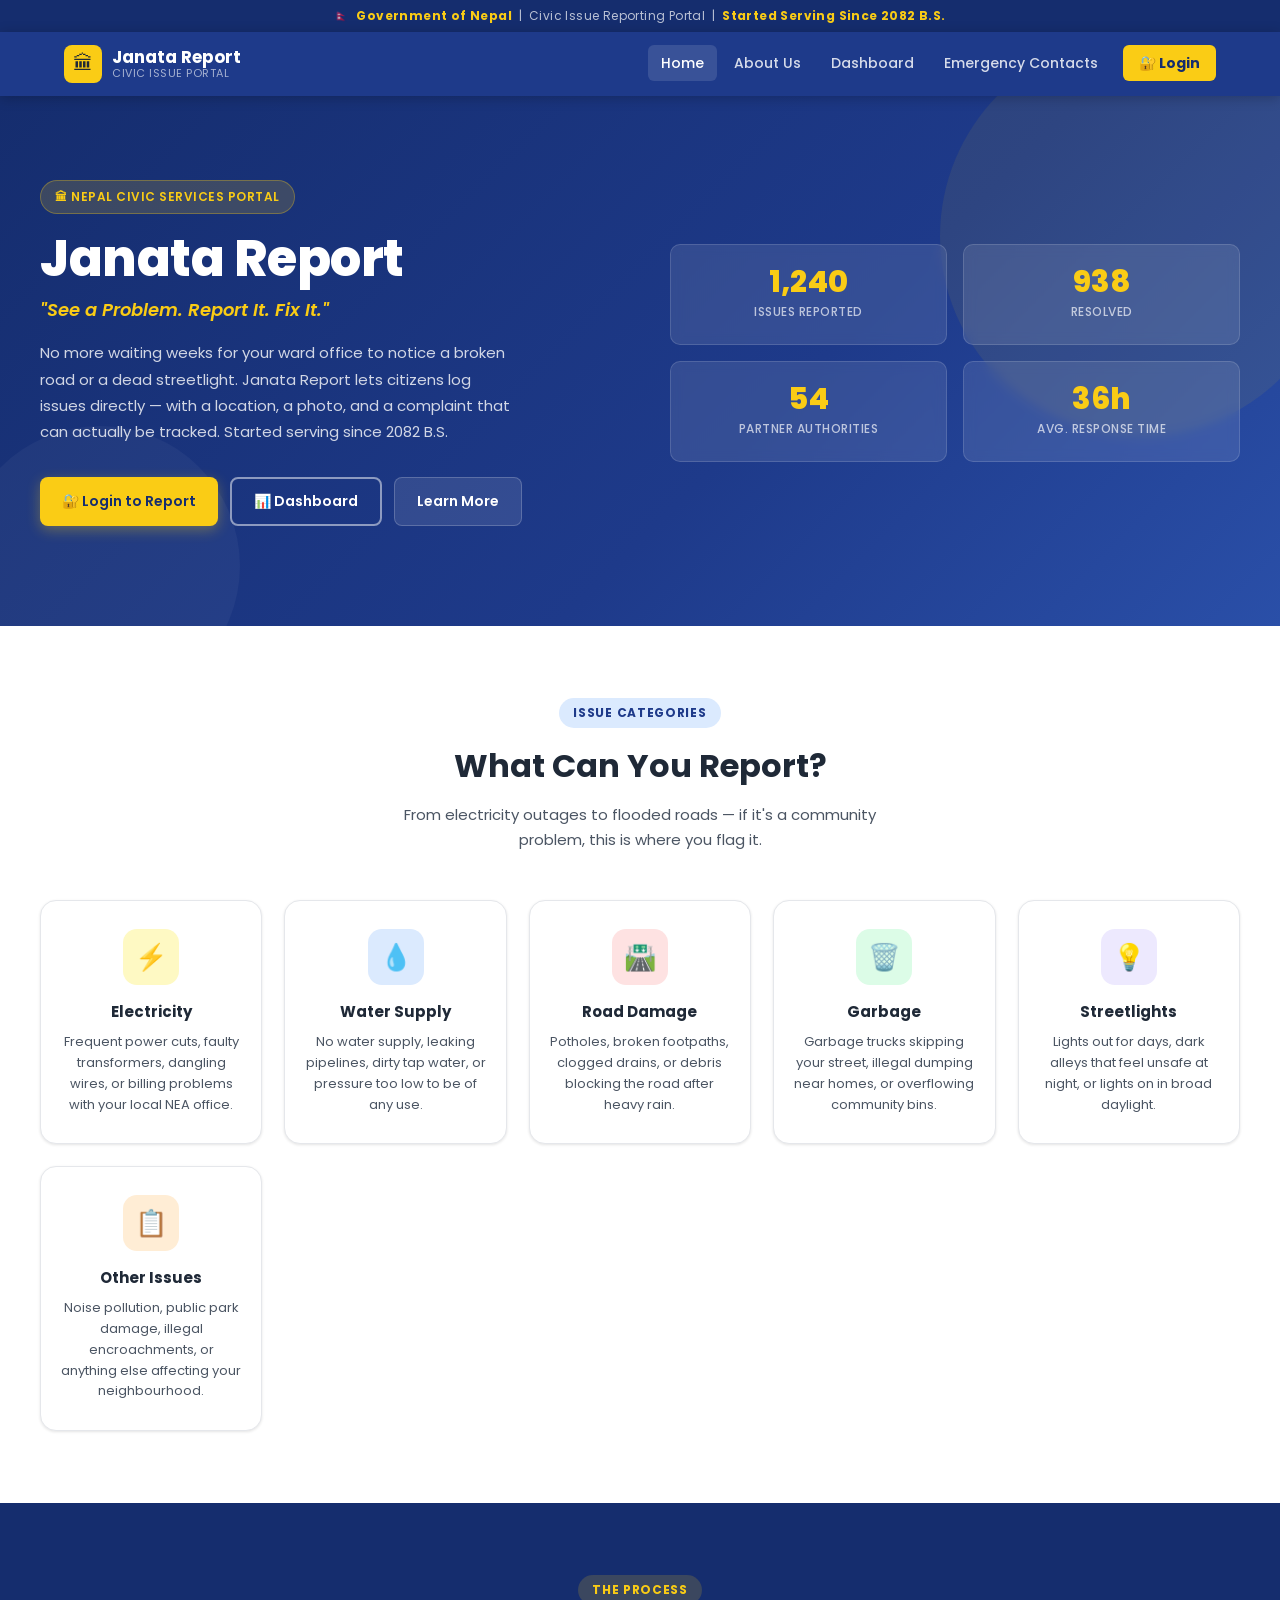
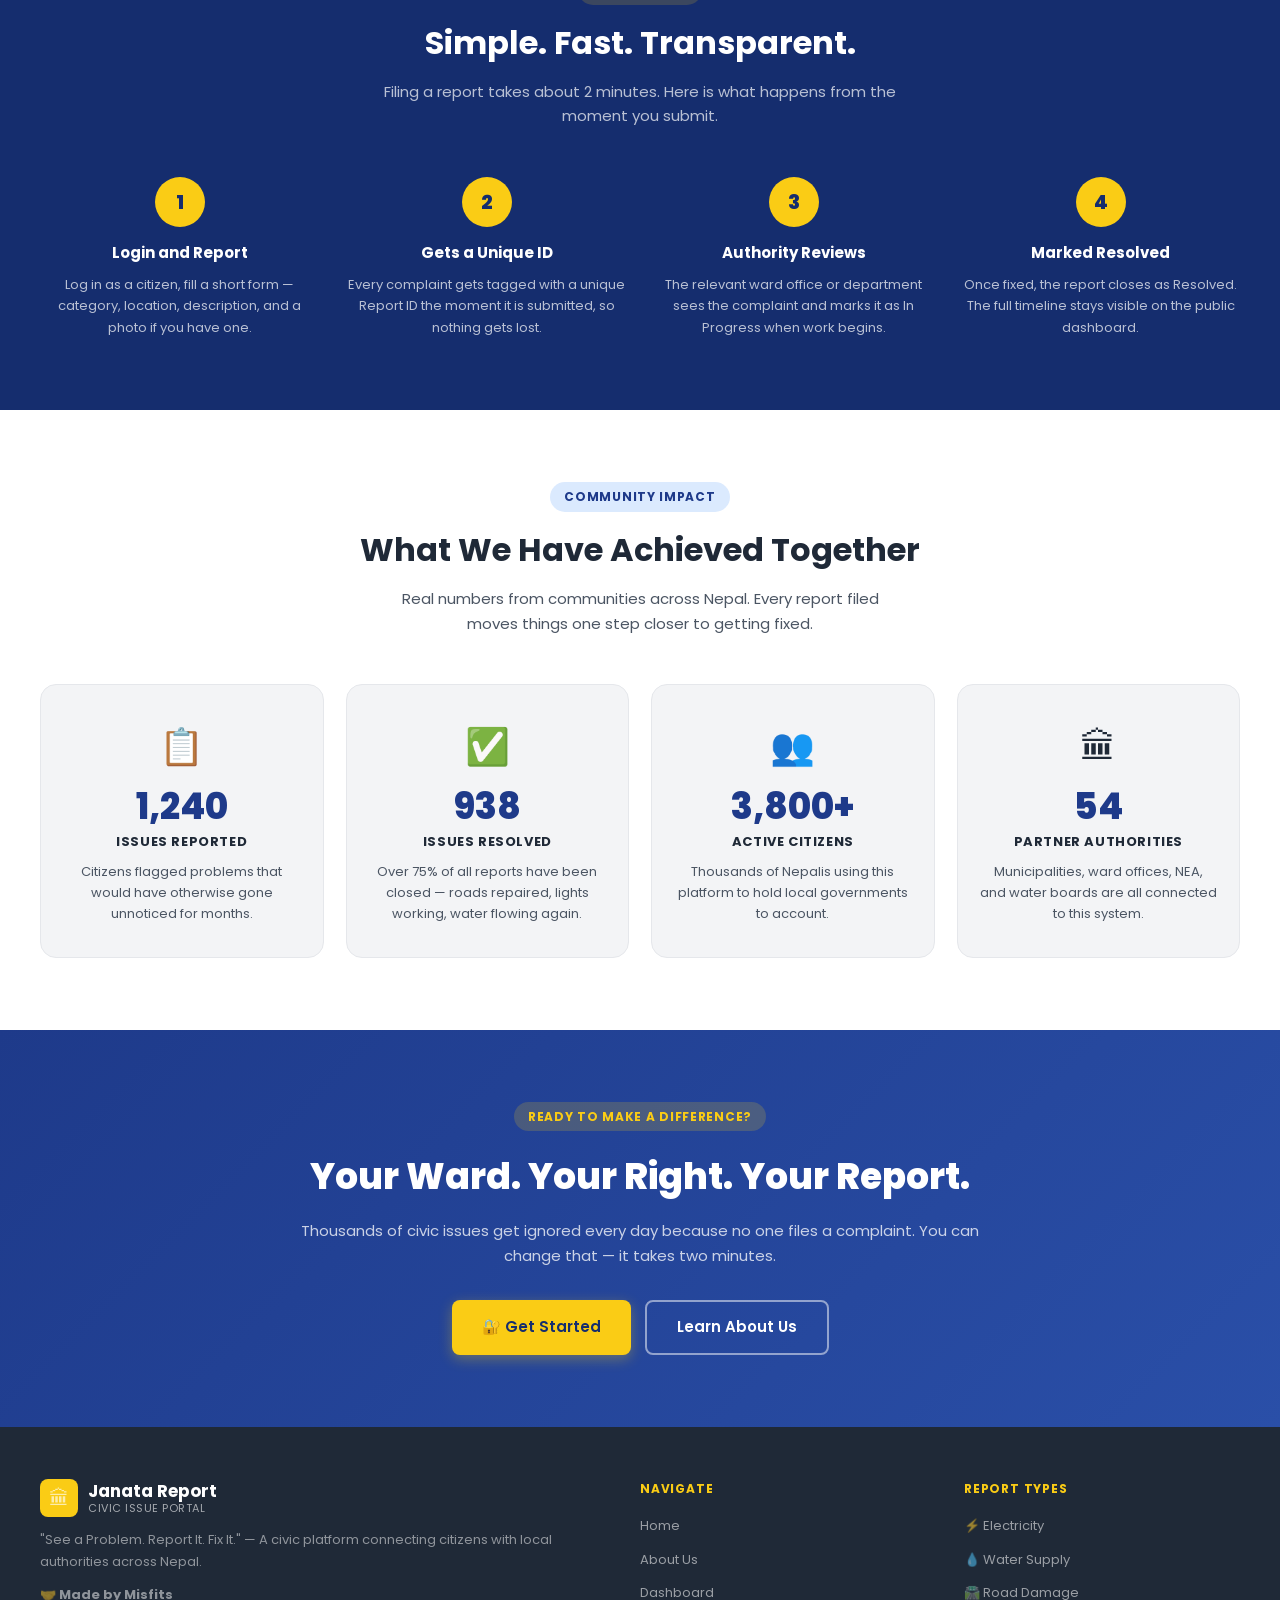
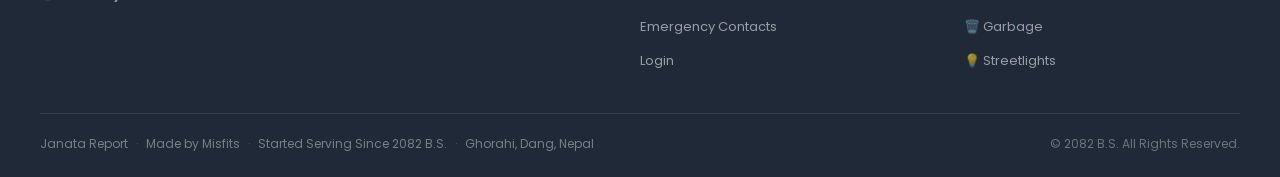
==== index.html @ 4e45f041 "all files" ====
<!DOCTYPE html>
<html lang="en">
<head>
  <meta charset="UTF-8">
  <meta name="viewport" content="width=device-width, initial-scale=1.0">
  <title>Janata Report – See a Problem. Report It. Fix It.</title>
  <meta name="description" content="Janata Report is Nepal's civic issue reporting platform. Citizens of Ghorahi, Dang and across Nepal can report electricity, water, road, garbage issues to local authorities.">
  <link rel="stylesheet" href="style.css">
  <link rel="icon" href="data:image/svg+xml,<svg xmlns='http://www.w3.org/2000/svg' viewBox='0 0 100 100'><text y='.9em' font-size='90'>🏛</text></svg>">
</head>
<body data-page="home">

  <div class="gov-banner">
    🇳🇵 &nbsp;<strong>Government of Nepal</strong> &nbsp;|&nbsp; Civic Issue Reporting Portal &nbsp;|&nbsp; <strong>Started Serving Since 2082 B.S.</strong>
  </div>

  <nav class="navbar">
    <div class="nav-inner">
      <a href="index.html" class="nav-brand">
        <div class="nav-logo">🏛</div>
        <div class="nav-title">
          <span>Janata Report</span>
          <span>CIVIC ISSUE PORTAL</span>
        </div>
      </a>
      <button class="nav-toggle" id="navToggle" aria-label="Open menu" aria-expanded="false">
        <span></span><span></span><span></span>
      </button>
      <ul class="nav-links" id="navLinks">
        <li><a href="index.html" class="active">Home</a></li>
        <li><a href="about.html">About Us</a></li>
        <li><a href="dashboard.html">Dashboard</a></li>
        <li><a href="emergency.html">Emergency Contacts</a></li>
        <li><a href="login.html" class="btn-login-nav">🔐 Login</a></li>
      </ul>
    </div>
  </nav>

  <!-- Hero -->
  <section class="hero">
    <div class="hero-inner">
      <div class="hero-content">
        <div class="hero-badge">🏛 Nepal Civic Services Portal</div>
        <h1>Janata Report</h1>
        <p class="hero-tagline">"See a Problem. Report It. Fix It."</p>
        <p class="hero-sub">No more waiting weeks for your ward office to notice a broken road or a dead streetlight. Janata Report lets citizens log issues directly — with a location, a photo, and a complaint that can actually be tracked. Started serving since 2082 B.S.</p>
        <div class="hero-actions">
          <a href="login.html" class="btn btn-primary">🔐 Login to Report</a>
          <a href="dashboard.html" class="btn btn-outline">📊 Dashboard</a>
          <a href="about.html" class="btn btn-ghost">Learn More</a>
        </div>
      </div>
      <div class="hero-stats">
        <div class="stat-card">
          <div class="stat-num">1,240</div>
          <div class="stat-label">Issues Reported</div>
        </div>
        <div class="stat-card">
          <div class="stat-num">938</div>
          <div class="stat-label">Resolved</div>
        </div>
        <div class="stat-card">
          <div class="stat-num">54</div>
          <div class="stat-label">Partner Authorities</div>
        </div>
        <div class="stat-card">
          <div class="stat-num">36h</div>
          <div class="stat-label">Avg. Response Time</div>
        </div>
      </div>
    </div>
  </section>

  <!-- Issue categories -->
  <section class="section" style="background:var(--white)">
    <div class="section-inner">
      <div class="section-header">
        <span class="section-eyebrow">Issue Categories</span>
        <h2>What Can You Report?</h2>
        <p>From electricity outages to flooded roads — if it's a community problem, this is where you flag it.</p>
      </div>
      <div class="features-grid">
        <div class="feature-card">
          <div class="feature-icon icon-yellow">⚡</div>
          <h3>Electricity</h3>
          <p>Frequent power cuts, faulty transformers, dangling wires, or billing problems with your local NEA office.</p>
        </div>
        <div class="feature-card">
          <div class="feature-icon icon-blue">💧</div>
          <h3>Water Supply</h3>
          <p>No water supply, leaking pipelines, dirty tap water, or pressure too low to be of any use.</p>
        </div>
        <div class="feature-card">
          <div class="feature-icon icon-red">🛣️</div>
          <h3>Road Damage</h3>
          <p>Potholes, broken footpaths, clogged drains, or debris blocking the road after heavy rain.</p>
        </div>
        <div class="feature-card">
          <div class="feature-icon icon-green">🗑️</div>
          <h3>Garbage</h3>
          <p>Garbage trucks skipping your street, illegal dumping near homes, or overflowing community bins.</p>
        </div>
        <div class="feature-card">
          <div class="feature-icon icon-purple">💡</div>
          <h3>Streetlights</h3>
          <p>Lights out for days, dark alleys that feel unsafe at night, or lights on in broad daylight.</p>
        </div>
        <div class="feature-card">
          <div class="feature-icon icon-orange">📋</div>
          <h3>Other Issues</h3>
          <p>Noise pollution, public park damage, illegal encroachments, or anything else affecting your neighbourhood.</p>
        </div>
      </div>
    </div>
  </section>

  <!-- How it works -->
  <section class="section how-section">
    <div class="section-inner">
      <div class="section-header">
        <span class="section-eyebrow">The Process</span>
        <h2>Simple. Fast. Transparent.</h2>
        <p>Filing a report takes about 2 minutes. Here is what happens from the moment you submit.</p>
      </div>
      <div class="steps-grid">
        <div class="step-card">
          <div class="step-num">1</div>
          <h3>Login and Report</h3>
          <p>Log in as a citizen, fill a short form — category, location, description, and a photo if you have one.</p>
        </div>
        <div class="step-card">
          <div class="step-num">2</div>
          <h3>Gets a Unique ID</h3>
          <p>Every complaint gets tagged with a unique Report ID the moment it is submitted, so nothing gets lost.</p>
        </div>
        <div class="step-card">
          <div class="step-num">3</div>
          <h3>Authority Reviews</h3>
          <p>The relevant ward office or department sees the complaint and marks it as In Progress when work begins.</p>
        </div>
        <div class="step-card">
          <div class="step-num">4</div>
          <h3>Marked Resolved</h3>
          <p>Once fixed, the report closes as Resolved. The full timeline stays visible on the public dashboard.</p>
        </div>
      </div>
    </div>
  </section>

  <!-- Community Impact -->
  <section class="section impact-section">
    <div class="section-inner">
      <div class="section-header">
        <span class="section-eyebrow">Community Impact</span>
        <h2>What We Have Achieved Together</h2>
        <p>Real numbers from communities across Nepal. Every report filed moves things one step closer to getting fixed.</p>
      </div>
      <div class="impact-grid">
        <div class="impact-card">
          <div class="impact-icon">📋</div>
          <div class="impact-num">1,240</div>
          <div class="impact-label">Issues Reported</div>
          <p>Citizens flagged problems that would have otherwise gone unnoticed for months.</p>
        </div>
        <div class="impact-card">
          <div class="impact-icon">✅</div>
          <div class="impact-num">938</div>
          <div class="impact-label">Issues Resolved</div>
          <p>Over 75% of all reports have been closed — roads repaired, lights working, water flowing again.</p>
        </div>
        <div class="impact-card">
          <div class="impact-icon">👥</div>
          <div class="impact-num">3,800+</div>
          <div class="impact-label">Active Citizens</div>
          <p>Thousands of Nepalis using this platform to hold local governments to account.</p>
        </div>
        <div class="impact-card">
          <div class="impact-icon">🏛</div>
          <div class="impact-num">54</div>
          <div class="impact-label">Partner Authorities</div>
          <p>Municipalities, ward offices, NEA, and water boards are all connected to this system.</p>
        </div>
      </div>
    </div>
  </section>

  <!-- CTA -->
  <section class="cta-section">
    <div class="cta-inner">
      <div class="cta-tag">Ready to make a difference?</div>
      <h2>Your Ward. Your Right. Your Report.</h2>
      <p>Thousands of civic issues get ignored every day because no one files a complaint. You can change that — it takes two minutes.</p>
      <div class="cta-buttons">
        <a href="login.html" class="btn btn-primary" style="font-size:15px;padding:13px 30px">🔐 Get Started</a>
        <a href="about.html" class="btn btn-outline" style="font-size:15px;padding:13px 30px">Learn About Us</a>
      </div>
    </div>
  </section>

  <!-- Footer -->
  <footer>
    <div class="footer-inner">
      <div class="footer-top">
        <div class="footer-brand">
          <a href="index.html" class="nav-brand" style="margin-bottom:12px">
            <div class="nav-logo">🏛</div>
            <div class="nav-title">
              <span>Janata Report</span>
              <span>CIVIC ISSUE PORTAL</span>
            </div>
          </a>
          <p>"See a Problem. Report It. Fix It." — A civic platform connecting citizens with local authorities across Nepal.</p>
          <p class="footer-misfits">🤝 Made by Misfits</p>
        </div>
        <div class="footer-col">
          <h5>Navigate</h5>
          <ul>
            <li><a href="index.html">Home</a></li>
            <li><a href="about.html">About Us</a></li>
            <li><a href="dashboard.html">Dashboard</a></li>
            <li><a href="emergency.html">Emergency Contacts</a></li>
            <li><a href="login.html">Login</a></li>
          </ul>
        </div>
        <div class="footer-col">
          <h5>Report Types</h5>
          <ul>
            <li><a href="login.html">⚡ Electricity</a></li>
            <li><a href="login.html">💧 Water Supply</a></li>
            <li><a href="login.html">🛣️ Road Damage</a></li>
            <li><a href="login.html">🗑️ Garbage</a></li>
            <li><a href="login.html">💡 Streetlights</a></li>
          </ul>
        </div>
      </div>
      <div class="footer-bottom">
        <div class="footer-bottom-left">
          <span>Janata Report</span>
          <span class="footer-dot">·</span>
          <span>Made by Misfits</span>
          <span class="footer-dot">·</span>
          <span>Started Serving Since 2082 B.S.</span>
          <span class="footer-dot">·</span>
          <span>Ghorahi, Dang, Nepal</span>
        </div>
        <span class="footer-copy">© 2082 B.S. All Rights Reserved.</span>
      </div>
    </div>
  </footer>

  <script src="script.js"></script>
</body>
</html>
---- style.css ----
/* ============================================================
   JANATA REPORT — Civic Issue Reporting System
   style.css
   Made by Misfits | Ghorahi, Dang, Nepal | 2082 B.S.
   ============================================================ */

@import url('https://fonts.googleapis.com/css2?family=Poppins:wght@400;500;600;700;800&display=swap');

/* ─── Variables ──────────────────────────────────────────── */
:root {
  --blue:       #1e3a8a;
  --blue-dark:  #152d6e;
  --blue-mid:   #1d3580;
  --blue-light: #2a4fa8;
  --yellow:     #facc15;
  --yellow-dk:  #e5b800;
  --red:        #ef4444;
  --green:      #16a34a;
  --orange:     #f97316;
  --purple:     #7c3aed;
  --bg:         #f3f4f6;
  --white:      #ffffff;
  --g100:       #f9fafb;
  --g200:       #e5e7eb;
  --g400:       #9ca3af;
  --g600:       #4b5563;
  --g800:       #1f2937;
  --sh-sm:      0 1px 3px rgba(0,0,0,.11);
  --sh-md:      0 4px 16px rgba(0,0,0,.11);
  --sh-lg:      0 8px 32px rgba(0,0,0,.14);
  --r:          10px;
  --r-lg:       16px;
  --font:       'Poppins', Arial, sans-serif;
}

/* ─── Reset ──────────────────────────────────────────────── */
*, *::before, *::after { box-sizing: border-box; margin: 0; padding: 0; }
html { scroll-behavior: smooth; }
body { font-family: var(--font); background: var(--bg); color: var(--g800); font-size: 15px; line-height: 1.65; min-height: 100vh; }
a { color: inherit; text-decoration: none; }
ul { list-style: none; }
img { max-width: 100%; display: block; }
input, textarea, select, button { font-family: var(--font); }

/* ─── Gov Banner ─────────────────────────────────────────── */
.gov-banner {
  background: var(--blue-dark);
  padding: 6px 24px;
  text-align: center;
  font-size: 12px;
  color: rgba(255,255,255,.7);
  letter-spacing: .4px;
}
.gov-banner strong { color: var(--yellow); }

/* ─── Navbar ─────────────────────────────────────────────── */
.navbar {
  background: var(--blue);
  position: sticky;
  top: 0;
  z-index: 999;
  box-shadow: 0 2px 12px rgba(0,0,0,.22);
}
.nav-inner {
  max-width: 1200px;
  margin: 0 auto;
  padding: 0 24px;
  display: flex;
  align-items: center;
  justify-content: space-between;
  height: 64px;
}
.nav-brand {
  display: flex;
  align-items: center;
  gap: 10px;
  text-decoration: none;
}
.nav-logo {
  width: 38px; height: 38px;
  background: var(--yellow);
  border-radius: 8px;
  display: flex; align-items: center; justify-content: center;
  font-size: 20px;
  flex-shrink: 0;
}
.nav-title { display: flex; flex-direction: column; line-height: 1.2; }
.nav-title span:first-child { font-size: 17px; font-weight: 700; color: var(--white); }
.nav-title span:last-child  { font-size: 11px; color: rgba(255,255,255,.6); letter-spacing: .5px; }

.nav-links { display: flex; align-items: center; gap: 4px; }
.nav-links a {
  color: rgba(255,255,255,.82);
  font-size: 14px; font-weight: 500;
  padding: 8px 13px;
  border-radius: 6px;
  transition: background .18s, color .18s;
}
.nav-links a:hover,
.nav-links a.active { background: rgba(255,255,255,.12); color: var(--white); }
.nav-links .btn-login-nav {
  background: var(--yellow);
  color: var(--blue-dark);
  font-weight: 700;
  padding: 8px 16px;
  border-radius: 6px;
  margin-left: 8px;
}
.nav-links .btn-login-nav:hover { background: var(--yellow-dk); }

.nav-toggle {
  display: none;
  flex-direction: column;
  gap: 5px;
  background: none;
  border: none;
  cursor: pointer;
  padding: 4px;
}
.nav-toggle span { display: block; width: 24px; height: 2px; background: var(--white); border-radius: 2px; }

/* ─── Buttons ────────────────────────────────────────────── */
.btn {
  display: inline-flex;
  align-items: center;
  gap: 7px;
  padding: 11px 22px;
  border-radius: 8px;
  font-size: 14px; font-weight: 600;
  cursor: pointer; border: none;
  transition: transform .13s, box-shadow .13s, background .18s;
  white-space: nowrap;
}
.btn:hover  { transform: translateY(-1px); }
.btn:active { transform: translateY(0); }

.btn-primary { background: var(--yellow); color: var(--blue-dark); box-shadow: 0 4px 14px rgba(250,204,21,.32); }
.btn-primary:hover { background: var(--yellow-dk); }

.btn-outline { background: transparent; color: var(--white); border: 2px solid rgba(255,255,255,.5); }
.btn-outline:hover { border-color: var(--white); background: rgba(255,255,255,.08); }

.btn-ghost { background: rgba(255,255,255,.1); color: var(--white); border: 1px solid rgba(255,255,255,.2); }
.btn-ghost:hover { background: rgba(255,255,255,.18); }

.btn-blue  { background: var(--blue); color: var(--white); box-shadow: var(--sh-sm); }
.btn-blue:hover  { background: var(--blue-dark); }

.btn-green  { background: var(--green); color: var(--white); font-size: 13px; padding: 7px 13px; }
.btn-green:hover  { background: #15803d; }

.btn-orange { background: var(--orange); color: var(--white); font-size: 13px; padding: 7px 13px; }
.btn-orange:hover { background: #ea6c02; }

.btn-red    { background: #fee2e2; color: var(--red); font-size: 13px; padding: 7px 13px; }
.btn-red:hover    { background: #fecaca; }

.btn-sm     { font-size: 12px; padding: 6px 11px; }
.btn-full   { width: 100%; justify-content: center; }

.btn-location { background: var(--bg); color: var(--blue); border: 2px solid var(--blue); font-size: 13px; padding: 10px 16px; }
.btn-location:hover { background: var(--blue); color: var(--white); }

/* ─── Page sections ──────────────────────────────────────── */
.section { padding: 72px 24px; }
.section-inner { max-width: 1200px; margin: 0 auto; }

.section-header { text-align: center; margin-bottom: 48px; }
.section-eyebrow {
  display: inline-block;
  background: #dbeafe; color: var(--blue);
  font-size: 12px; font-weight: 700;
  padding: 5px 14px; border-radius: 20px;
  text-transform: uppercase; letter-spacing: .7px;
  margin-bottom: 12px;
}
.section-header h2 { font-size: clamp(22px, 3vw, 32px); font-weight: 700; color: var(--g800); margin-bottom: 10px; }
.section-header p  { font-size: 15px; color: var(--g600); max-width: 520px; margin: 0 auto; }

/* ─── Hero ───────────────────────────────────────────────── */
.hero {
  background: linear-gradient(135deg, var(--blue-dark) 0%, var(--blue) 60%, var(--blue-light) 100%);
  color: var(--white);
  padding: 84px 24px 100px;
  position: relative;
  overflow: hidden;
}
.hero::before {
  content: ''; position: absolute;
  top: -60px; right: -60px;
  width: 400px; height: 400px;
  background: rgba(250,204,21,.07); border-radius: 50%;
}
.hero::after {
  content: ''; position: absolute;
  bottom: -80px; left: -40px;
  width: 280px; height: 280px;
  background: rgba(255,255,255,.04); border-radius: 50%;
}
.hero-inner {
  max-width: 1200px; margin: 0 auto;
  display: grid; grid-template-columns: 1fr 1fr;
  gap: 60px; align-items: center;
  position: relative; z-index: 1;
}
.hero-badge {
  display: inline-flex; align-items: center; gap: 6px;
  background: rgba(250,204,21,.16); border: 1px solid rgba(250,204,21,.3);
  color: var(--yellow); font-size: 12px; font-weight: 600;
  padding: 6px 14px; border-radius: 20px; margin-bottom: 18px;
  letter-spacing: .5px; text-transform: uppercase;
}
.hero h1 { font-size: clamp(30px, 4vw, 50px); font-weight: 800; line-height: 1.1; margin-bottom: 8px; letter-spacing: -.5px; }
.hero-tagline { font-size: 18px; color: var(--yellow); font-weight: 600; margin-bottom: 16px !important; font-style: italic; }
.hero-sub { font-size: 15px; color: rgba(255,255,255,.8); line-height: 1.75; margin-bottom: 32px !important; max-width: 480px; }
.hero-actions { display: flex; gap: 12px; flex-wrap: wrap; }

.hero-stats { display: grid; grid-template-columns: 1fr 1fr; gap: 16px; }
.stat-card {
  background: rgba(255,255,255,.1);
  border: 1px solid rgba(255,255,255,.14);
  border-radius: var(--r);
  padding: 22px 18px;
  text-align: center;
  backdrop-filter: blur(6px);
}
.stat-num   { font-size: 30px; font-weight: 800; color: var(--yellow); line-height: 1; margin-bottom: 5px; }
.stat-label { font-size: 12px; color: rgba(255,255,255,.68); font-weight: 500; text-transform: uppercase; letter-spacing: .5px; }

/* ─── Feature cards ──────────────────────────────────────── */
.features-grid { display: grid; grid-template-columns: repeat(auto-fit, minmax(200px, 1fr)); gap: 22px; }
.feature-card {
  background: var(--white); border-radius: var(--r-lg);
  padding: 28px 20px; text-align: center;
  border: 1px solid var(--g200); box-shadow: var(--sh-sm);
  transition: transform .2s, box-shadow .2s;
}
.feature-card:hover { transform: translateY(-3px); box-shadow: var(--sh-md); }
.feature-icon {
  width: 56px; height: 56px; border-radius: 14px;
  display: flex; align-items: center; justify-content: center;
  font-size: 26px; margin: 0 auto 15px;
}
.icon-yellow  { background: #fef9c3; }
.icon-blue    { background: #dbeafe; }
.icon-red     { background: #fee2e2; }
.icon-green   { background: #dcfce7; }
.icon-purple  { background: #ede9fe; }
.icon-orange  { background: #ffedd5; }
.feature-card h3 { font-size: 15px; font-weight: 700; margin-bottom: 7px; }
.feature-card p  { font-size: 13px; color: var(--g600); line-height: 1.6; }

/* ─── How it works ───────────────────────────────────────── */
.how-section { background: var(--blue-dark); }
.how-section .section-eyebrow { background: rgba(250,204,21,.16); color: var(--yellow); }
.how-section .section-header h2 { color: var(--white); }
.how-section .section-header p  { color: rgba(255,255,255,.7); }
.steps-grid { display: grid; grid-template-columns: repeat(auto-fit, minmax(220px, 1fr)); gap: 28px; }
.step-card { text-align: center; color: var(--white); }
.step-num {
  width: 50px; height: 50px; border-radius: 50%;
  background: var(--yellow); color: var(--blue-dark);
  font-size: 20px; font-weight: 800;
  display: flex; align-items: center; justify-content: center;
  margin: 0 auto 14px;
}
.step-card h3 { font-size: 15px; font-weight: 700; margin-bottom: 8px; }
.step-card p  { font-size: 13px; color: rgba(255,255,255,.7); line-height: 1.65; }

/* ─── Community Impact ───────────────────────────────────── */
.impact-section { background: var(--white); }
.impact-grid { display: grid; grid-template-columns: repeat(auto-fit, minmax(220px, 1fr)); gap: 22px; }
.impact-card {
  background: var(--bg); border-radius: var(--r-lg);
  padding: 32px 22px; text-align: center;
  border: 1px solid var(--g200);
  transition: transform .2s, box-shadow .2s;
}
.impact-card:hover { transform: translateY(-2px); box-shadow: var(--sh-md); }
.impact-icon { font-size: 36px; margin-bottom: 12px; }
.impact-num  { font-size: 36px; font-weight: 800; color: var(--blue); line-height: 1; margin-bottom: 6px; }
.impact-label { font-size: 13px; font-weight: 700; color: var(--g800); text-transform: uppercase; letter-spacing: .6px; margin-bottom: 10px; }
.impact-card p { font-size: 13px; color: var(--g600); line-height: 1.6; }

/* ─── Emergency section ──────────────────────────────────── */
.emergency-grid { display: grid; grid-template-columns: repeat(auto-fit, minmax(240px, 1fr)); gap: 18px; }
.emergency-card {
  border-radius: var(--r-lg); padding: 26px 22px;
  border: 2px solid transparent;
  display: flex; align-items: center; gap: 16px;
  box-shadow: var(--sh-sm);
  transition: transform .2s, box-shadow .2s;
}
.emergency-card:hover { transform: translateY(-2px); box-shadow: var(--sh-md); }
.emergency-card.police    { background: #eff6ff; border-color: #bfdbfe; }
.emergency-card.nea       { background: #fefce8; border-color: #fde68a; }
.emergency-card.water     { background: #ecfdf5; border-color: #a7f3d0; }
.emergency-card.fire      { background: #fff1f2; border-color: #fecdd3; }
.emergency-card.ambulance { background: #f5f3ff; border-color: #ddd6fe; }
.emergency-card.muni      { background: #f0f9ff; border-color: #bae6fd; }

.emg-icon { width: 54px; height: 54px; border-radius: 13px; display: flex; align-items: center; justify-content: center; font-size: 26px; flex-shrink: 0; }
.police .emg-icon    { background: #dbeafe; }
.nea .emg-icon       { background: #fef9c3; }
.water .emg-icon     { background: #d1fae5; }
.fire .emg-icon      { background: #fee2e2; }
.ambulance .emg-icon { background: #ede9fe; }
.muni .emg-icon      { background: #e0f2fe; }

.emg-info h4      { font-size: 15px; font-weight: 700; margin-bottom: 3px; }
.emg-number       { font-size: 22px; font-weight: 800; color: var(--blue); letter-spacing: 1px; }
.emg-info span    { font-size: 12px; color: var(--g600); }

/* ─── CTA section ────────────────────────────────────────── */
.cta-section {
  background: linear-gradient(135deg, var(--blue) 0%, var(--blue-light) 100%);
  padding: 72px 24px; text-align: center;
}
.cta-inner { max-width: 680px; margin: 0 auto; }
.cta-tag {
  display: inline-block; background: rgba(250,204,21,.18); color: var(--yellow);
  font-size: 12px; font-weight: 700; padding: 5px 14px; border-radius: 20px;
  text-transform: uppercase; letter-spacing: .7px; margin-bottom: 16px;
}
.cta-section h2    { font-size: clamp(24px, 3vw, 36px); font-weight: 800; color: var(--white); margin-bottom: 12px; }
.cta-section p     { color: rgba(255,255,255,.76); font-size: 15px; margin-bottom: 32px; }
.cta-buttons       { display: flex; gap: 14px; justify-content: center; flex-wrap: wrap; }

/* ─── Page header (inner pages) ──────────────────────────── */
.page-header { background: linear-gradient(135deg, var(--blue-dark), var(--blue)); color: var(--white); padding: 48px 24px 52px; }
.page-header-inner { max-width: 1200px; margin: 0 auto; }
.breadcrumb { display: flex; align-items: center; gap: 8px; font-size: 13px; color: rgba(255,255,255,.58); margin-bottom: 14px; }
.breadcrumb a { transition: color .2s; }
.breadcrumb a:hover { color: var(--yellow); }
.breadcrumb span { color: rgba(255,255,255,.4); }
.page-header h1 { font-size: clamp(24px, 3vw, 36px); font-weight: 800; margin-bottom: 7px; }
.page-header p  { font-size: 15px; color: rgba(255,255,255,.74); }

/* ─── Report form layout ─────────────────────────────────── */
.report-section { padding: 48px 24px 72px; }
.report-layout  { max-width: 1200px; margin: 0 auto; display: grid; grid-template-columns: 2fr 1fr; gap: 30px; align-items: start; }
.form-card {
  background: var(--white); border-radius: var(--r-lg);
  padding: 36px; box-shadow: var(--sh-md);
  border: 1px solid var(--g200);
}
.form-card h2       { font-size: 20px; font-weight: 700; margin-bottom: 5px; }
.form-subtitle      { font-size: 13px; color: var(--g600); margin-bottom: 26px; padding-bottom: 18px; border-bottom: 1px solid var(--g200); }
.form-row           { display: grid; grid-template-columns: 1fr 1fr; gap: 18px; }
.form-group         { margin-bottom: 18px; }
.form-group label   { display: block; font-size: 13px; font-weight: 600; color: var(--g800); margin-bottom: 6px; }
.required           { color: var(--red); }

.form-group input,
.form-group select,
.form-group textarea {
  width: 100%; padding: 11px 13px;
  border: 1.5px solid var(--g200); border-radius: 8px;
  font-size: 14px; color: var(--g800); background: var(--white);
  transition: border-color .2s, box-shadow .2s; outline: none;
}
.form-group input:focus,
.form-group select:focus,
.form-group textarea:focus { border-color: var(--blue); box-shadow: 0 0 0 3px rgba(30,58,138,.09); }
.form-group textarea { resize: vertical; min-height: 108px; }
.form-group select {
  appearance: none;
  background-image: url("data:image/svg+xml,%3Csvg xmlns='http://www.w3.org/2000/svg' width='12' height='8'%3E%3Cpath d='M1 1l5 5 5-5' stroke='%239ca3af' stroke-width='1.5' fill='none' stroke-linecap='round'/%3E%3C/svg%3E");
  background-repeat: no-repeat; background-position: right 13px center; padding-right: 34px;
}

.upload-area {
  border: 2px dashed var(--g200); border-radius: 10px;
  padding: 26px 18px; text-align: center; cursor: pointer;
  transition: border-color .2s, background .2s; position: relative;
}
.upload-area:hover { border-color: var(--blue); background: #f0f4ff; }
.upload-area input[type="file"] { position: absolute; inset: 0; opacity: 0; cursor: pointer; width: 100%; height: 100%; }
.upload-icon { font-size: 34px; margin-bottom: 7px; }
.upload-area p     { font-size: 13px; color: var(--g600); margin-bottom: 3px; }
.upload-area small { font-size: 12px; color: var(--g400); }

.location-group { display: flex; gap: 11px; align-items: flex-start; flex-wrap: wrap; }
.location-display { flex: 1; min-width: 0; }
.location-value { padding: 11px 13px; border: 1.5px solid var(--g200); border-radius: 8px; font-size: 13px; color: var(--g600); background: var(--g100); word-break: break-all; }

.form-notice { background: #eff6ff; border: 1px solid #bfdbfe; border-radius: 8px; padding: 12px 15px; font-size: 13px; color: var(--blue); display: flex; align-items: flex-start; gap: 9px; margin-bottom: 20px; }
.submit-row  { margin-top: 8px; display: flex; gap: 12px; align-items: center; flex-wrap: wrap; }

.success-msg { background: #f0fdf4; border: 1.5px solid #bbf7d0; border-radius: 10px; padding: 17px 20px; color: var(--green); font-size: 14px; font-weight: 600; display: none; align-items: center; gap: 10px; margin-top: 16px; }
.success-msg.show { display: flex; }

/* ─── Sidebar tips ───────────────────────────────────────── */
.sidebar-tips { display: flex; flex-direction: column; gap: 14px; }
.tip-card { background: var(--white); border-radius: var(--r); padding: 18px; box-shadow: var(--sh-sm); border: 1px solid var(--g200); }
.tip-card h4 { font-size: 14px; font-weight: 700; margin-bottom: 9px; display: flex; align-items: center; gap: 6px; }
.tip-card ul li { font-size: 13px; color: var(--g600); padding: 5px 0; border-bottom: 1px solid var(--g100); display: flex; align-items: center; gap: 7px; }
.tip-card ul li:last-child { border-bottom: none; }
.tip-card ul li::before { content: '→'; color: var(--blue); font-weight: 700; flex-shrink: 0; }

/* ─── Dashboard / Admin ──────────────────────────────────── */
.dashboard-section { padding: 38px 24px 72px; }
.dashboard-inner   { max-width: 1200px; margin: 0 auto; }

.filter-bar { background: var(--white); border-radius: var(--r); padding: 16px 22px; display: flex; gap: 12px; align-items: center; flex-wrap: wrap; margin-bottom: 22px; box-shadow: var(--sh-sm); border: 1px solid var(--g200); }
.filter-bar label { font-size: 13px; font-weight: 600; color: var(--g600); }
.filter-bar select,
.filter-bar input { padding: 8px 11px; border: 1.5px solid var(--g200); border-radius: 7px; font-size: 13px; color: var(--g800); background: var(--white); outline: none; transition: border-color .2s; }
.filter-bar select:focus,
.filter-bar input:focus { border-color: var(--blue); }
.filter-spacer { flex: 1; }

.stats-strip { display: grid; grid-template-columns: repeat(auto-fit, minmax(140px, 1fr)); gap: 14px; margin-bottom: 22px; }
.mini-stat { background: var(--white); border-radius: var(--r); padding: 17px 18px; box-shadow: var(--sh-sm); border: 1px solid var(--g200); text-align: center; }
.ms-num   { font-size: 26px; font-weight: 800; line-height: 1; margin-bottom: 4px; }
.ms-label { font-size: 11px; font-weight: 600; text-transform: uppercase; letter-spacing: .5px; color: var(--g600); }
.ms-total .ms-num    { color: var(--blue); }
.ms-pending .ms-num  { color: var(--orange); }
.ms-progress .ms-num { color: var(--purple); }
.ms-resolved .ms-num { color: var(--green); }

.table-wrapper { background: var(--white); border-radius: var(--r-lg); box-shadow: var(--sh-md); border: 1px solid var(--g200); overflow: hidden; }
.table-header  { padding: 18px 22px; border-bottom: 1px solid var(--g200); display: flex; justify-content: space-between; align-items: center; flex-wrap: wrap; gap: 10px; }
.table-header h3 { font-size: 16px; font-weight: 700; }
.table-scroll  { overflow-x: auto; }

table { width: 100%; border-collapse: collapse; }
thead th { background: var(--g100); padding: 11px 15px; font-size: 12px; font-weight: 700; color: var(--g600); text-align: left; text-transform: uppercase; letter-spacing: .5px; border-bottom: 1px solid var(--g200); white-space: nowrap; }
tbody td { padding: 13px 15px; font-size: 13px; color: var(--g800); border-bottom: 1px solid var(--g100); vertical-align: middle; }
tbody tr:last-child td { border-bottom: none; }
tbody tr:hover { background: var(--g100); }

.status-badge { display: inline-flex; align-items: center; gap: 5px; padding: 4px 10px; border-radius: 20px; font-size: 12px; font-weight: 600; white-space: nowrap; }
.status-badge::before { content: ''; width: 6px; height: 6px; border-radius: 50%; background: currentColor; opacity: .75; }
.status-pending  { background: #fff7ed; color: var(--orange); }
.status-progress { background: #f3e8ff; color: var(--purple); }
.status-resolved { background: #f0fdf4; color: var(--green); }

.cat-badge { display: inline-flex; align-items: center; gap: 5px; padding: 4px 9px; border-radius: 6px; font-size: 12px; font-weight: 600; }
.cat-electricity { background: #fef9c3; color: #854d0e; }
.cat-water       { background: #dbeafe; color: #1e40af; }
.cat-road        { background: #fee2e2; color: #991b1b; }
.cat-garbage     { background: #dcfce7; color: #166534; }
.cat-streetlight { background: #ede9fe; color: #5b21b6; }
.cat-other       { background: var(--g200); color: var(--g600); }

.action-group { display: flex; gap: 5px; flex-wrap: wrap; }

.empty-state { text-align: center; padding: 60px 24px; }
.empty-icon { font-size: 52px; margin-bottom: 14px; }
.empty-state h4 { font-size: 16px; font-weight: 700; color: var(--g600); margin-bottom: 7px; }
.empty-state p  { font-size: 13px; color: var(--g400); max-width: 340px; margin: 0 auto 18px; line-height: 1.6; }

.admin-badge { display: inline-flex; align-items: center; gap: 5px; background: #fef3c7; color: #92400e; font-size: 12px; font-weight: 700; padding: 4px 11px; border-radius: 20px; margin-left: 10px; }

.alert { padding: 13px 16px; border-radius: 8px; font-size: 13px; margin-bottom: 18px; display: flex; align-items: center; gap: 9px; }
.alert-info { background: #eff6ff; border: 1px solid #bfdbfe; color: var(--blue); }
.alert-warn { background: #fffbeb; border: 1px solid #fde68a; color: #92400e; }

/* ─── Login page ─────────────────────────────────────────── */
.login-page { min-height: 100vh; background: linear-gradient(135deg, var(--blue-dark), var(--blue-light)); display: flex; align-items: center; justify-content: center; padding: 40px 20px; }
.login-wrap { width: 100%; max-width: 460px; }
.login-brand { text-align: center; margin-bottom: 28px; }
.login-brand .login-logo { width: 56px; height: 56px; background: var(--yellow); border-radius: 14px; display: flex; align-items: center; justify-content: center; font-size: 28px; margin: 0 auto 10px; }
.login-brand h1 { font-size: 22px; font-weight: 800; color: var(--white); }
.login-brand p  { font-size: 13px; color: rgba(255,255,255,.68); margin-top: 4px; }

.login-card { background: var(--white); border-radius: var(--r-lg); padding: 36px; box-shadow: var(--sh-lg); }
.login-tabs { display: flex; border-radius: 8px; overflow: hidden; border: 1.5px solid var(--g200); margin-bottom: 28px; }
.login-tab {
  flex: 1; padding: 11px; text-align: center;
  font-size: 14px; font-weight: 600; cursor: pointer;
  background: var(--g100); color: var(--g600);
  border: none; transition: background .2s, color .2s;
}
.login-tab.active { background: var(--blue); color: var(--white); }
.login-tab:first-child { border-right: 1px solid var(--g200); }

.login-form-section { display: none; }
.login-form-section.active { display: block; }

.login-form-section h2 { font-size: 18px; font-weight: 700; margin-bottom: 4px; }
.login-form-section .login-desc { font-size: 13px; color: var(--g600); margin-bottom: 22px; padding-bottom: 18px; border-bottom: 1px solid var(--g200); }

.login-role-info { background: var(--g100); border-radius: 8px; padding: 14px 16px; margin-bottom: 20px; }
.login-role-info ul li { font-size: 13px; color: var(--g600); padding: 3px 0; display: flex; align-items: center; gap: 7px; }
.login-role-info ul li::before { content: '✓'; color: var(--green); font-weight: 700; flex-shrink: 0; }

.login-hint { font-size: 12px; color: var(--g400); margin-top: 14px; text-align: center; line-height: 1.6; }
.login-hint a { color: var(--blue); font-weight: 600; }

/* ─── About page ─────────────────────────────────────────── */
.about-section { padding: 52px 24px 72px; }
.about-inner   { max-width: 1000px; margin: 0 auto; }

.about-lead { font-size: 18px; color: var(--g600); line-height: 1.8; margin-bottom: 40px; padding-bottom: 36px; border-bottom: 2px solid var(--g200); }
.about-lead strong { color: var(--blue); }

.about-grid { display: grid; grid-template-columns: 1fr 1fr; gap: 28px; margin-bottom: 40px; }
.about-block { background: var(--white); border-radius: var(--r-lg); padding: 28px 24px; border: 1px solid var(--g200); box-shadow: var(--sh-sm); }
.about-block h3 { font-size: 16px; font-weight: 700; margin-bottom: 12px; display: flex; align-items: center; gap: 8px; }
.about-block p  { font-size: 14px; color: var(--g600); line-height: 1.75; }
.about-block ul li { font-size: 14px; color: var(--g600); padding: 5px 0; border-bottom: 1px solid var(--g100); display: flex; align-items: flex-start; gap: 8px; line-height: 1.5; }
.about-block ul li:last-child { border-bottom: none; }
.about-block ul li::before { content: '→'; color: var(--blue); font-weight: 700; flex-shrink: 0; margin-top: 2px; }

.team-section { background: var(--blue-dark); border-radius: var(--r-lg); padding: 36px; text-align: center; color: var(--white); margin-top: 16px; }
.team-section h3 { font-size: 20px; font-weight: 800; margin-bottom: 6px; }
.team-section .team-tagline { color: rgba(255,255,255,.72); font-size: 14px; margin-bottom: 22px; }
.team-badge { display: inline-flex; align-items: center; gap: 8px; background: var(--yellow); color: var(--blue-dark); font-size: 18px; font-weight: 800; padding: 10px 24px; border-radius: 10px; margin-bottom: 16px; }
.team-section p { font-size: 13px; color: rgba(255,255,255,.6); }

/* ─── Footer ─────────────────────────────────────────────── */
footer { background: var(--g800); color: rgba(255,255,255,.65); padding: 52px 24px 24px; }
.footer-inner { max-width: 1200px; margin: 0 auto; }
.footer-top { display: grid; grid-template-columns: 2fr 1fr 1fr; gap: 48px; margin-bottom: 40px; }
.footer-brand p { font-size: 13px; line-height: 1.7; margin-top: 11px; color: rgba(255,255,255,.5); }
.footer-misfits { margin-top: 14px; font-size: 13px; color: var(--yellow); font-weight: 700; }
.footer-col h5 { font-size: 12px; font-weight: 700; text-transform: uppercase; letter-spacing: .8px; color: var(--yellow); margin-bottom: 14px; }
.footer-col ul li + li { margin-top: 9px; }
.footer-col ul li a { font-size: 13px; color: rgba(255,255,255,.55); transition: color .2s; }
.footer-col ul li a:hover { color: var(--white); }
.footer-bottom {
  border-top: 1px solid rgba(255,255,255,.1);
  padding-top: 20px;
  display: flex; justify-content: space-between; align-items: flex-start;
  flex-wrap: wrap; gap: 6px;
}
.footer-bottom-left { display: flex; align-items: center; flex-wrap: wrap; gap: 8px; font-size: 12px; color: rgba(255,255,255,.4); }
.footer-dot { color: rgba(255,255,255,.2); }
.footer-copy { font-size: 12px; color: rgba(255,255,255,.35); }

/* ─── Responsive ─────────────────────────────────────────── */
@media (max-width: 900px) {
  .hero-inner    { grid-template-columns: 1fr; gap: 36px; }
  .hero-stats    { grid-template-columns: 1fr 1fr; }
  .report-layout { grid-template-columns: 1fr; }
  .form-row      { grid-template-columns: 1fr; }
  .footer-top    { grid-template-columns: 1fr 1fr; }
  .about-grid    { grid-template-columns: 1fr; }
}

@media (max-width: 640px) {
  .nav-links {
    display: none; flex-direction: column;
    position: absolute; top: 64px; left: 0; right: 0;
    background: var(--blue-dark);
    padding: 10px 14px; gap: 3px;
    box-shadow: var(--sh-md);
  }
  .nav-links.open { display: flex; }
  .nav-links a { padding: 10px 13px; border-radius: 6px; }
  .nav-toggle { display: flex; }

  .hero { padding: 50px 18px 60px; }
  .section { padding: 48px 16px; }
  .form-card { padding: 22px 16px; }
  .filter-bar .filter-spacer { display: none; }
  .footer-top { grid-template-columns: 1fr; gap: 26px; }
  .login-card { padding: 24px 18px; }

  thead th:nth-child(n+5) { display: none; }
  tbody td:nth-child(n+5) { display: none; }
}

@media (max-width: 420px) {
  .stat-num { font-size: 26px; }
  .hero h1  { font-size: 26px; }
}
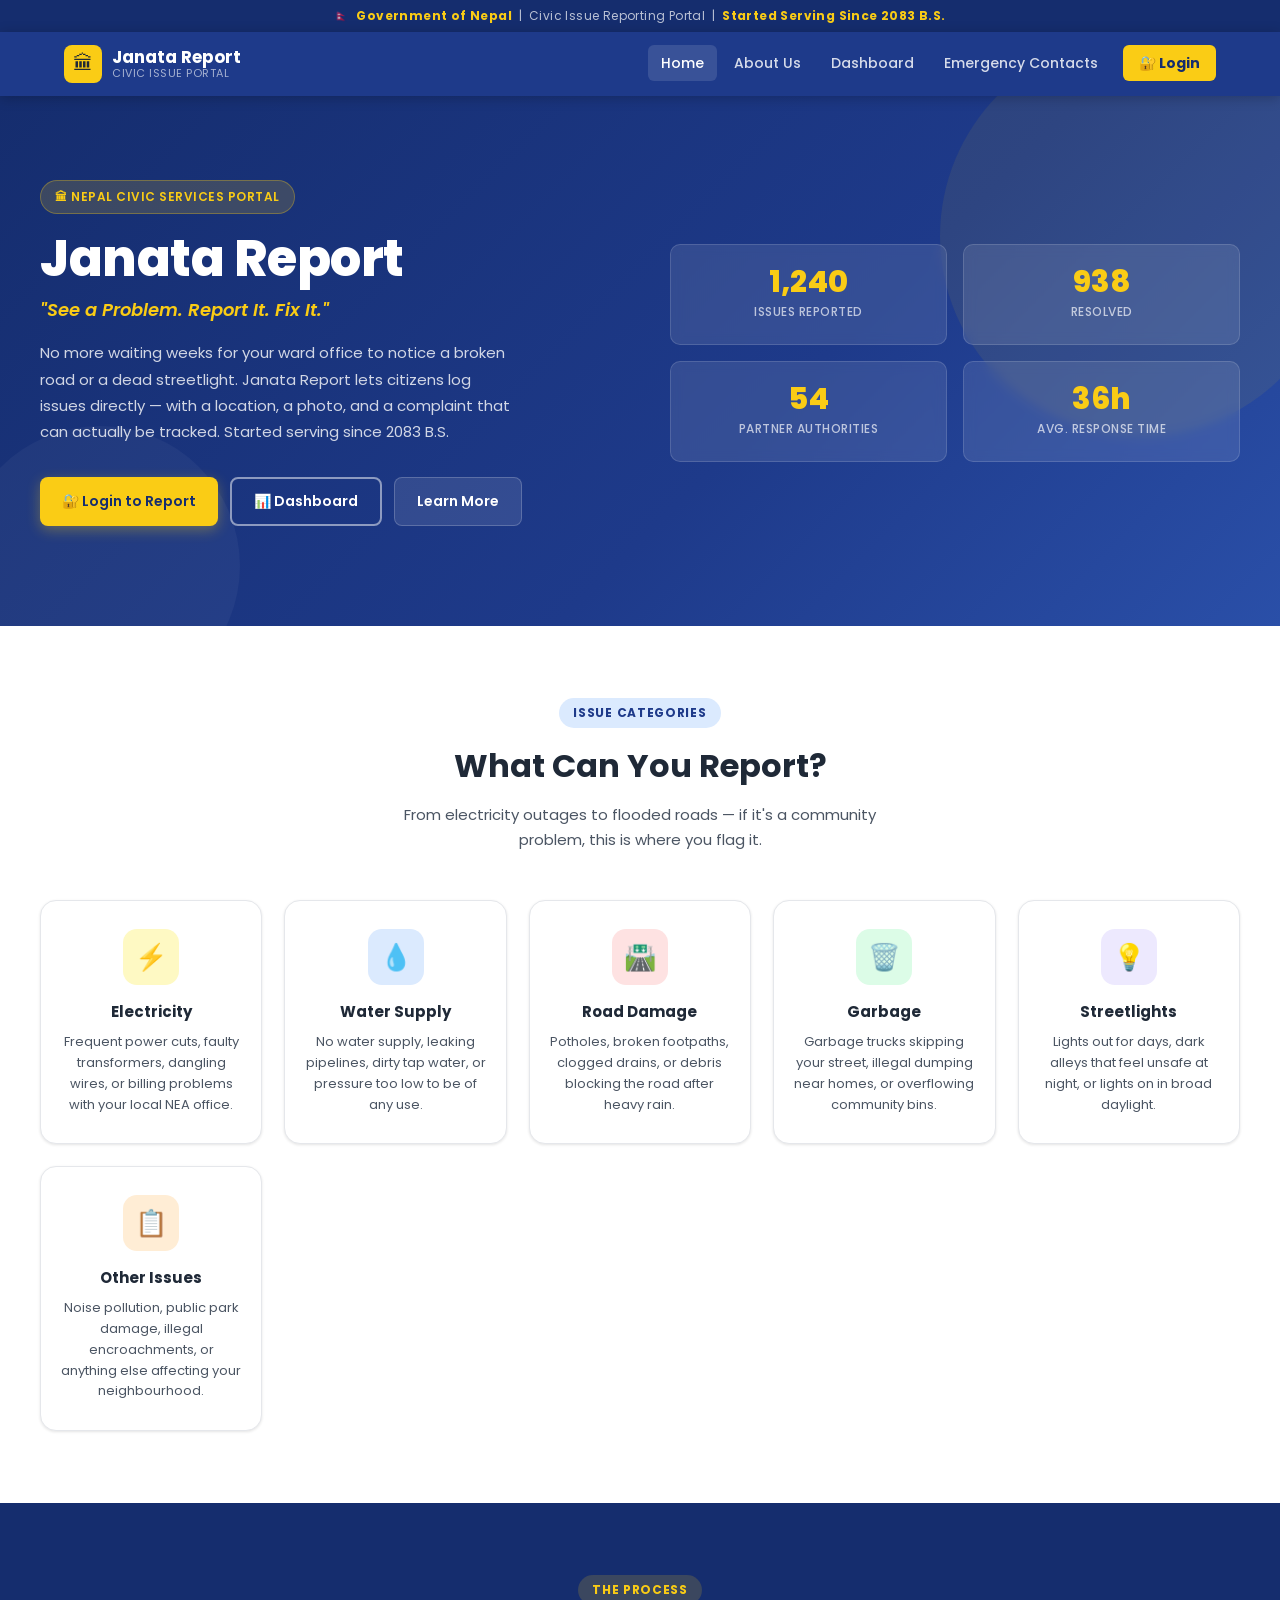
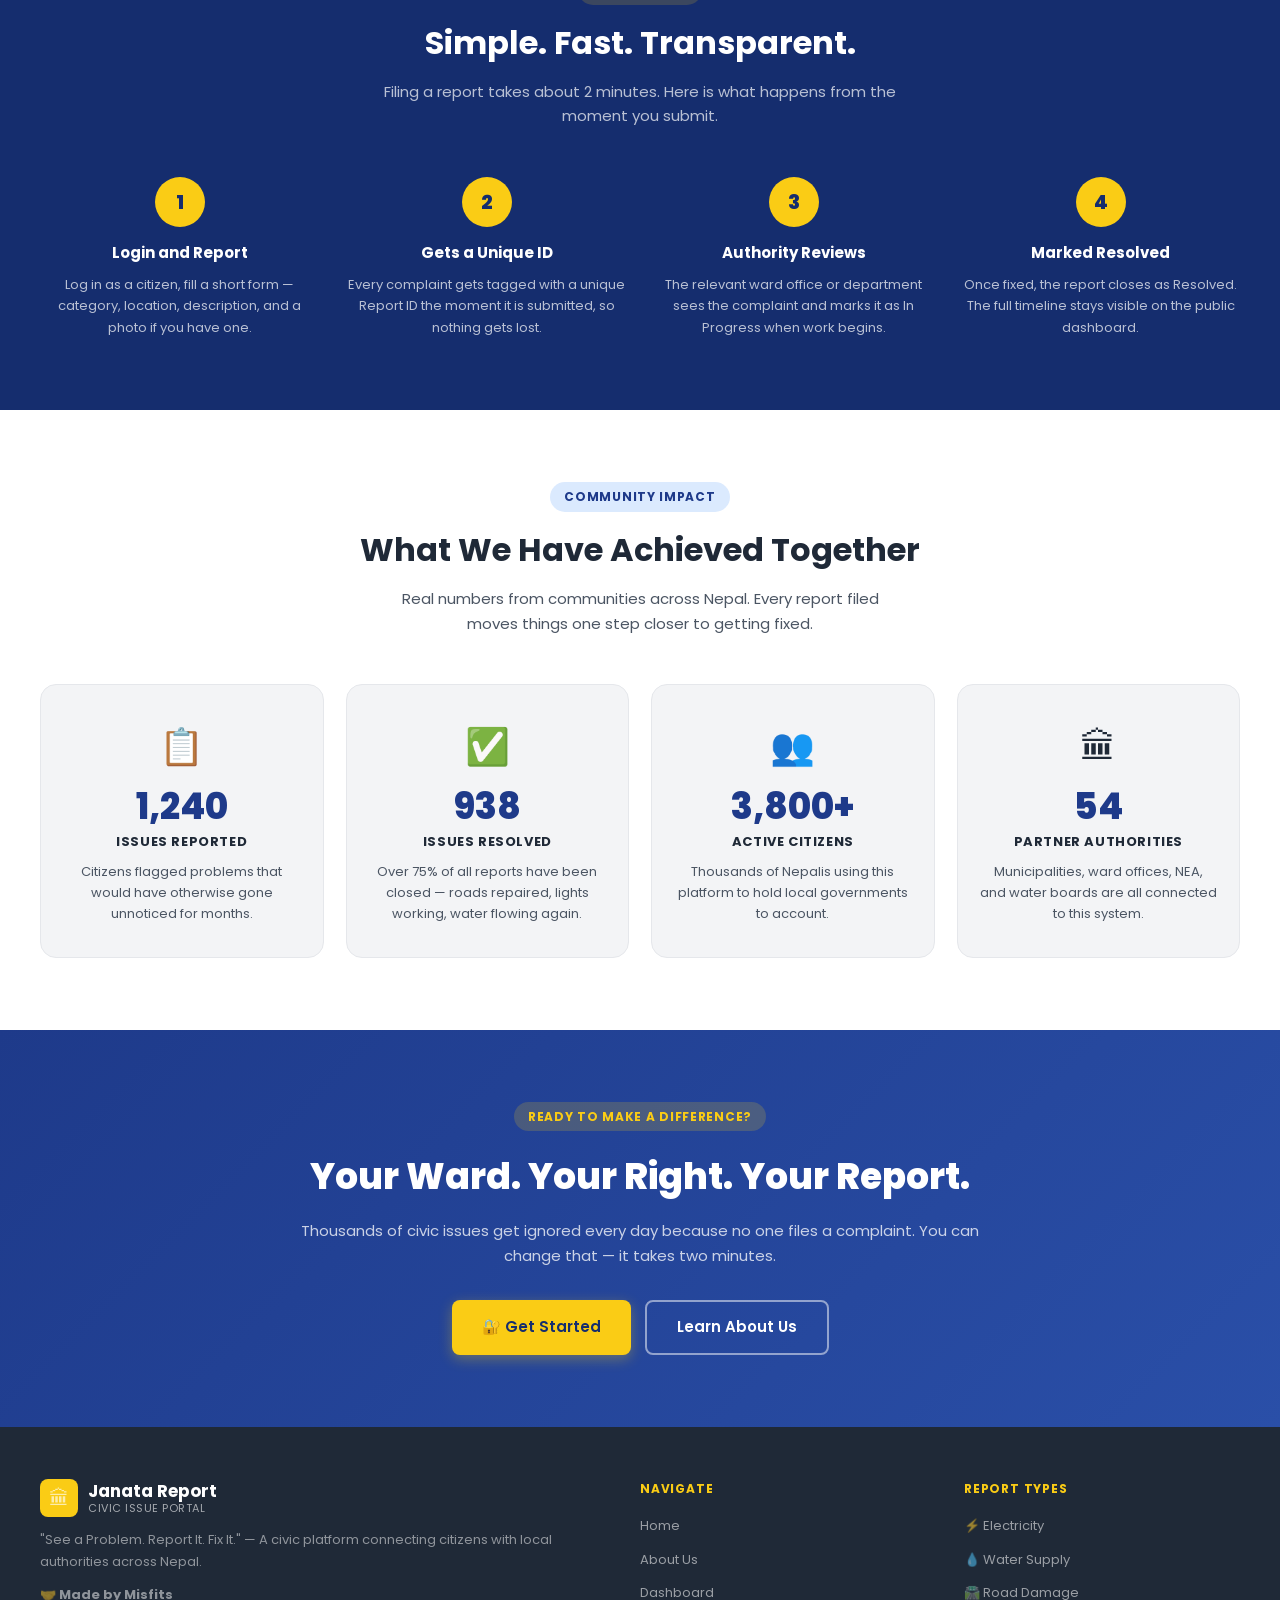
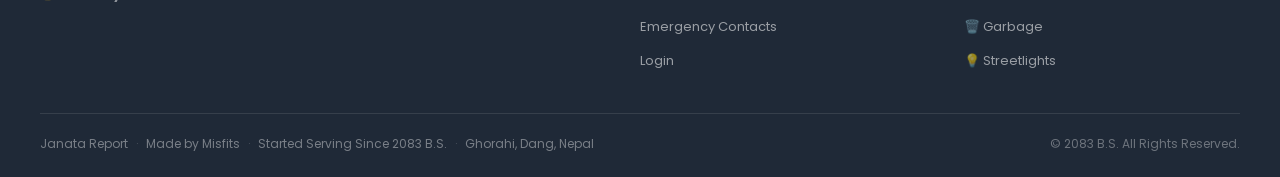
==== commit 102a50a4: "year changes" ====
--- a/index.html
+++ b/index.html
@@ -11,7 +11,7 @@
 <body data-page="home">
 
   <div class="gov-banner">
-    🇳🇵 &nbsp;<strong>Government of Nepal</strong> &nbsp;|&nbsp; Civic Issue Reporting Portal &nbsp;|&nbsp; <strong>Started Serving Since 2082 B.S.</strong>
+    🇳🇵 &nbsp;<strong>Government of Nepal</strong> &nbsp;|&nbsp; Civic Issue Reporting Portal &nbsp;|&nbsp; <strong>Started Serving Since 2083 B.S.</strong>
   </div>
 
   <nav class="navbar">
@@ -43,7 +43,7 @@
         <div class="hero-badge">🏛 Nepal Civic Services Portal</div>
         <h1>Janata Report</h1>
         <p class="hero-tagline">"See a Problem. Report It. Fix It."</p>
-        <p class="hero-sub">No more waiting weeks for your ward office to notice a broken road or a dead streetlight. Janata Report lets citizens log issues directly — with a location, a photo, and a complaint that can actually be tracked. Started serving since 2082 B.S.</p>
+        <p class="hero-sub">No more waiting weeks for your ward office to notice a broken road or a dead streetlight. Janata Report lets citizens log issues directly — with a location, a photo, and a complaint that can actually be tracked. Started serving since 2083 B.S.</p>
         <div class="hero-actions">
           <a href="login.html" class="btn btn-primary">🔐 Login to Report</a>
           <a href="dashboard.html" class="btn btn-outline">📊 Dashboard</a>
@@ -239,11 +239,11 @@
           <span class="footer-dot">·</span>
           <span>Made by Misfits</span>
           <span class="footer-dot">·</span>
-          <span>Started Serving Since 2082 B.S.</span>
+          <span>Started Serving Since 2083 B.S.</span>
           <span class="footer-dot">·</span>
           <span>Ghorahi, Dang, Nepal</span>
         </div>
-        <span class="footer-copy">© 2082 B.S. All Rights Reserved.</span>
+        <span class="footer-copy">© 2083 B.S. All Rights Reserved.</span>
       </div>
     </div>
   </footer>
